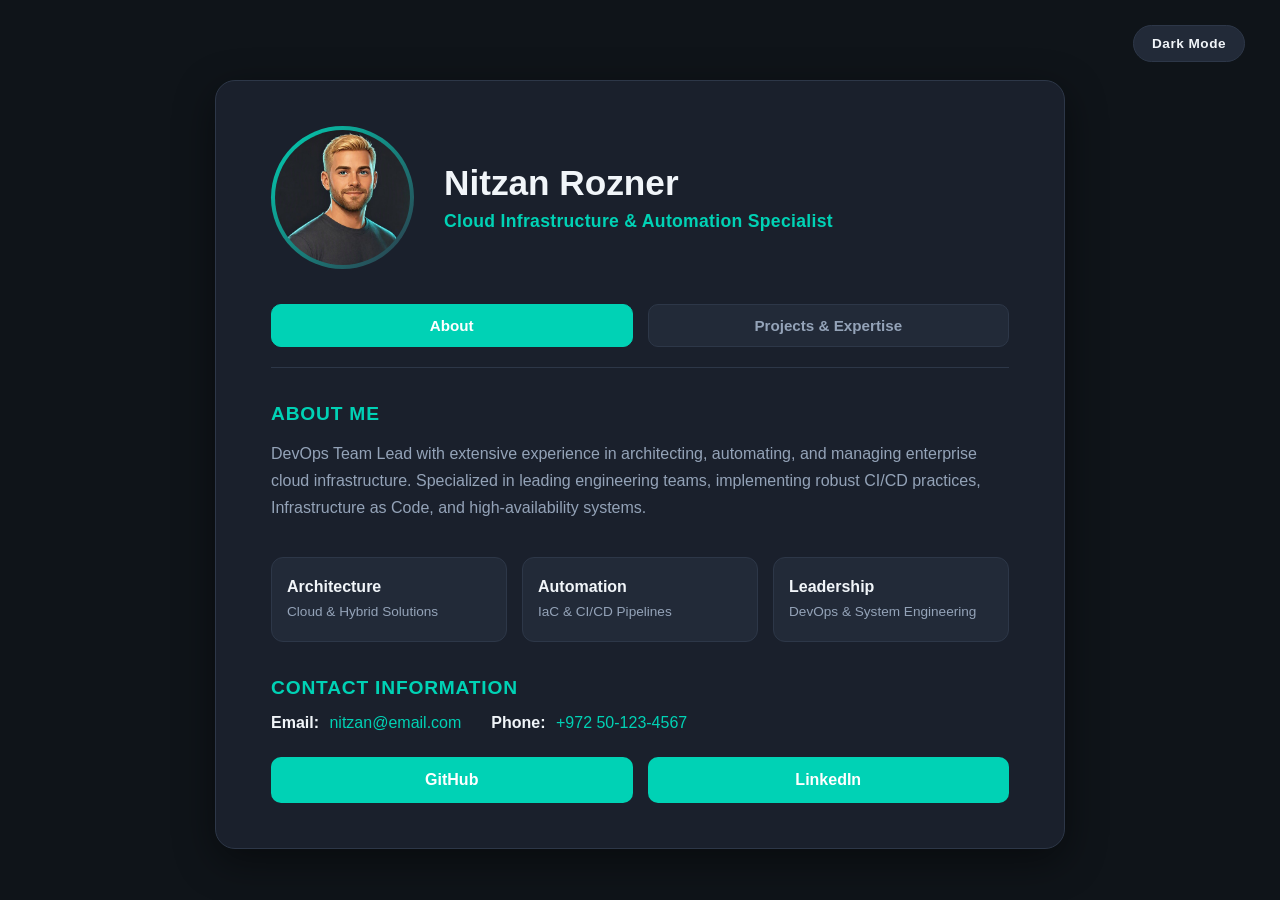
==== index.html @ d43b570d "Add files via upload" ====
<!DOCTYPE html>
<html lang="en" dir="ltr">
<head>
    <meta charset="UTF-8">
    <meta name="viewport" content="width=device-width, initial-scale=1.0">
    <title>Digital Business Card - Home</title>
    <link rel="stylesheet" href="style.css">
</head>
<body>

    <!-- Hidden Checkbox for Dark/Light Mode -->
    <input type="checkbox" id="theme-toggle">

    <!-- Page Wrapper ensures the entire screen background changes -->
    <div class="page-wrapper">
        
        <!-- Theme Switch Toggle (Moved to top right of the page) -->
        <div class="theme-switch-wrapper">
            <label for="theme-toggle" class="theme-switch">
                <span class="text light-text">Dark Mode</span>
                <span class="text dark-text">Light Mode</span>
            </label>
        </div>

        <main class="card-container">
            
            <!-- Header (Now uses Flexbox to sit side-by-side on desktop) -->
            <header class="profile-header">
                <div class="profile-img-container">
                    <img src="images/profile.jpg" alt="Profile Picture" class="profile-img">
                </div>
                <div class="profile-header-text">
                    <h1>Nitzan Rozner</h1>
                    <h2>Cloud Infrastructure & Automation Specialist</h2>
                </div>
            </header>

            <!-- Navigation Bar -->
            <nav class="nav-bar">
                <a href="index.html" class="nav-link active">About</a>
                <a href="projects.html" class="nav-link">Projects & Expertise</a>
            </nav>

            <!-- About Section -->
            <section class="content-section">
                <h3 class="section-title">About Me</h3>
                <p>
                    DevOps Team Lead with extensive experience in architecting, automating, and managing enterprise cloud infrastructure. 
                    Specialized in leading engineering teams, implementing robust CI/CD practices, Infrastructure as Code, and high-availability systems.
                </p>
            </section>

            <!-- Quick Specs -->
            <section class="highlights-grid">
                <div class="highlight-card">
                    <h4>Architecture</h4>
                    <p>Cloud & Hybrid Solutions</p>
                </div>
                <div class="highlight-card">
                    <h4>Automation</h4>
                    <p>IaC & CI/CD Pipelines</p>
                </div>
                <div class="highlight-card">
                    <h4>Leadership</h4>
                    <p>DevOps & System Engineering</p>
                </div>
            </section>

            <!-- Contact Section -->
            <footer class="contact-section">
                <h3 class="section-title">Contact Information</h3>
                <ul class="contact-list">
                    <li><span>Email:</span> <a href="mailto:example@email.com">nitzan@email.com</a></li>
                    <li><span>Phone:</span> <a href="tel:+972501234567">+972 50-123-4567</a></li>
                </ul>

                <div class="social-links">
                    <a href="https://github.com" target="_blank" rel="noopener noreferrer" class="btn">GitHub</a>
                    <a href="https://linkedin.com" target="_blank" rel="noopener noreferrer" class="btn">LinkedIn</a>
                </div>
            </footer>

        </main>
    </div>

</body>
</html>
---- style.css ----
/* Base Theme Variables (Dark Mode Default) */
:root {
    --bg-color: #0f1419;
    --card-bg: #1a202c;
    --card-secondary-bg: #222a38;
    --text-primary: #f1f5f9;
    --text-secondary: #94a3b8;
    --accent-teal: #00d2b5;
    --accent-teal-hover: #00b39b;
    --border-color: #2d3748;
    --shadow: 0 12px 40px rgba(0, 0, 0, 0.45);
    --font-family: -apple-system, BlinkMacSystemFont, 'Segoe UI', Roboto, Helvetica, Arial, sans-serif;
}

* {
    box-sizing: border-box;
    margin: 0;
    padding: 0;
}

body {
    font-family: var(--font-family);
    margin: 0;
    padding: 0;
}

/* Hide Checkbox */
#theme-toggle {
    display: none;
}

/* Page Wrapper - Takes up full screen and changes background color */
.page-wrapper {
    background-color: var(--bg-color);
    color: var(--text-primary);
    min-height: 100vh;
    width: 100%;
    display: flex;
    justify-content: center;
    align-items: flex-start; /* Prevents card from being stuck in dead-center vertically */
    padding: 80px 20px 40px;
    transition: background-color 0.3s ease, color 0.3s ease;
    position: relative;
}

/* Light Mode Overrides for the entire page */
#theme-toggle:checked ~ .page-wrapper {
    --bg-color: #e2e8f0;
    --card-bg: #ffffff;
    --card-secondary-bg: #f8fafc;
    --text-primary: #0f172a;
    --text-secondary: #475569;
    --accent-teal: #009688;
    --accent-teal-hover: #00796b;
    --border-color: #cbd5e1;
    --shadow: 0 12px 40px rgba(0, 0, 0, 0.08);
}

/* Card Container - Made wider for spacing */
.card-container {
    background-color: var(--card-bg);
    border: 1px solid var(--border-color);
    border-radius: 20px;
    box-shadow: var(--shadow);
    max-width: 850px; /* Expanded width to space out content */
    width: 100%;
    padding: 45px 55px;
    transition: all 0.3s ease;
}

/* Theme Switch Toggle Button (Moved to top right of screen) */
.theme-switch-wrapper {
    position: absolute;
    top: 25px;
    right: 35px;
}

.theme-switch {
    background-color: var(--card-secondary-bg);
    border: 1px solid var(--border-color);
    color: var(--text-primary);
    padding: 10px 18px;
    border-radius: 25px;
    cursor: pointer;
    font-size: 0.85rem;
    font-weight: 600;
    letter-spacing: 0.5px;
    transition: all 0.2s ease;
    user-select: none;
    display: inline-block;
}

.theme-switch:hover {
    border-color: var(--accent-teal);
    color: var(--accent-teal);
}

.dark-text { display: none; }
#theme-toggle:checked ~ .page-wrapper .light-text { display: none; }
#theme-toggle:checked ~ .page-wrapper .dark-text { display: inline; }

/* Header - Side by side on Desktop */
.profile-header {
    display: flex;
    align-items: center;
    gap: 30px;
    margin-bottom: 35px;
    text-align: left;
}

.profile-header.compact {
    margin-top: 10px;
}

.profile-img-container {
    flex-shrink: 0;
    padding: 4px;
    border-radius: 50%;
    background: linear-gradient(135deg, var(--accent-teal), var(--border-color));
}

.profile-img {
    width: 135px;
    height: 135px;
    border-radius: 50%;
    object-fit: cover;
    display: block;
}

.profile-header-text h1 {
    font-size: 2.2rem;
    font-weight: 700;
    color: var(--text-primary);
    margin-bottom: 8px;
}

.profile-header-text h2 {
    font-size: 1.1rem;
    color: var(--accent-teal);
    font-weight: 600;
    letter-spacing: 0.3px;
}

/* Navigation Bar */
.nav-bar {
    display: flex;
    gap: 15px;
    margin-bottom: 35px;
    border-bottom: 1px solid var(--border-color);
    padding-bottom: 20px;
}

.nav-link {
    flex: 1;
    text-align: center;
    padding: 12px;
    background-color: var(--card-secondary-bg);
    color: var(--text-secondary);
    text-decoration: none;
    border-radius: 10px;
    font-size: 0.95rem;
    font-weight: 600;
    border: 1px solid var(--border-color);
    transition: all 0.2s ease;
}

.nav-link:hover {
    color: var(--text-primary);
    border-color: var(--accent-teal);
}

.nav-link.active {
    background-color: var(--accent-teal);
    color: #ffffff;
    border-color: var(--accent-teal);
}

/* Content Sections */
.content-section {
    margin-bottom: 35px;
}

.section-title {
    font-size: 1.2rem;
    color: var(--accent-teal);
    margin-bottom: 15px;
    font-weight: 700;
    text-transform: uppercase;
    letter-spacing: 0.8px;
}

p {
    font-size: 1rem;
    line-height: 1.7;
    color: var(--text-secondary);
}

/* Highlights Grid */
.highlights-grid {
    display: grid;
    grid-template-columns: repeat(3, 1fr);
    gap: 15px;
    margin-bottom: 35px;
}

.highlight-card {
    background-color: var(--card-secondary-bg);
    border: 1px solid var(--border-color);
    padding: 20px 15px;
    border-radius: 12px;
    text-align: left;
}

.highlight-card h4 {
    font-size: 1rem;
    color: var(--text-primary);
    margin-bottom: 6px;
}

.highlight-card p {
    font-size: 0.85rem;
    color: var(--text-secondary);
    line-height: 1.4;
}

/* Skills Tags */
.skills-tags {
    display: flex;
    flex-wrap: wrap;
    gap: 10px;
}

.tag {
    background-color: var(--card-secondary-bg);
    border: 1px solid var(--border-color);
    color: var(--text-primary);
    padding: 8px 14px;
    border-radius: 8px;
    font-size: 0.9rem;
    font-weight: 500;
}

/* Project Items */
.project-item {
    background-color: var(--card-secondary-bg);
    border: 1px solid var(--border-color);
    padding: 20px;
    border-radius: 12px;
    margin-bottom: 15px;
}

.project-item h4 {
    font-size: 1.1rem;
    color: var(--text-primary);
    margin-bottom: 8px;
}

.project-item p {
    font-size: 0.95rem;
    line-height: 1.6;
}

/* Contact List */
.contact-list {
    list-style: none;
    margin-bottom: 25px;
    display: flex;
    gap: 30px;
}

.contact-list li {
    font-size: 1rem;
    color: var(--text-secondary);
}

.contact-list span {
    font-weight: 600;
    color: var(--text-primary);
    margin-right: 6px;
}

.contact-list a {
    color: var(--accent-teal);
    text-decoration: none;
}

.contact-list a:hover {
    text-decoration: underline;
}

/* Buttons */
.social-links {
    display: flex;
    gap: 15px;
}

.btn {
    flex: 1;
    text-align: center;
    padding: 14px;
    background-color: var(--accent-teal);
    color: #ffffff;
    text-decoration: none;
    border-radius: 10px;
    font-weight: 600;
    font-size: 1rem;
    transition: background-color 0.2s ease;
}

.btn:hover {
    background-color: var(--accent-teal-hover);
}

/* Responsive Design for Tablets and Mobile */
@media (max-width: 768px) {
    .page-wrapper {
        padding: 70px 15px 30px;
    }

    .theme-switch-wrapper {
        top: 15px;
        right: 15px;
    }

    .card-container {
        padding: 30px 25px;
    }

    .profile-header {
        flex-direction: column;
        text-align: center;
        gap: 20px;
    }

    .profile-header-text h1 {
        font-size: 1.8rem;
    }

    .nav-bar {
        flex-direction: column;
    }

    .highlights-grid {
        grid-template-columns: 1fr;
    }

    .contact-list {
        flex-direction: column;
        gap: 12px;
    }

    .social-links {
        flex-direction: column;
    }
}
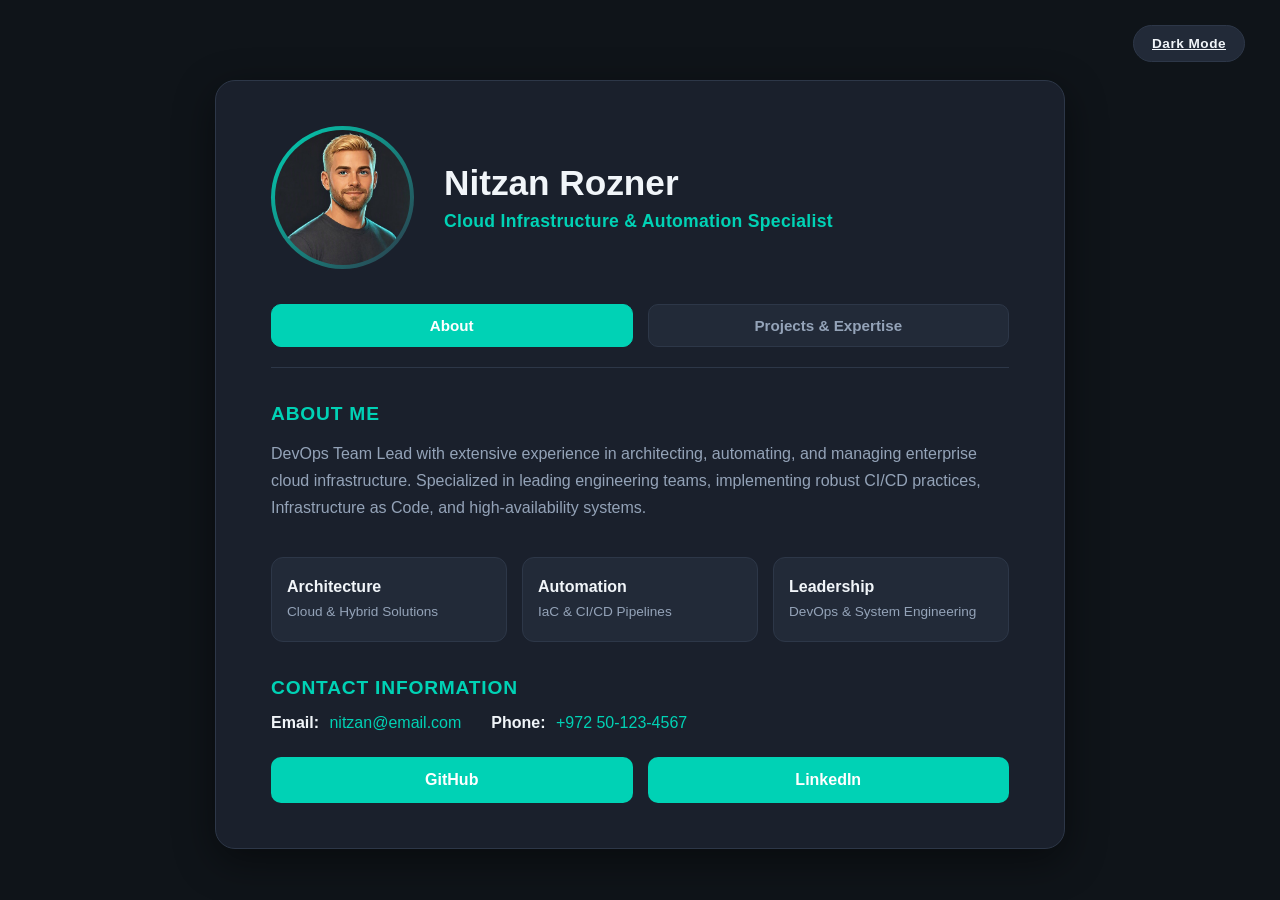
==== commit d392eba5: "Add files via upload" ====
--- a/index.html
+++ b/index.html
@@ -1,87 +1,93 @@
-<!DOCTYPE html>
-<html lang="en" dir="ltr">
-<head>
-    <meta charset="UTF-8">
-    <meta name="viewport" content="width=device-width, initial-scale=1.0">
-    <title>Digital Business Card - Home</title>
-    <link rel="stylesheet" href="style.css">
-</head>
-<body>
-
-    <!-- Hidden Checkbox for Dark/Light Mode -->
-    <input type="checkbox" id="theme-toggle">
-
-    <!-- Page Wrapper ensures the entire screen background changes -->
-    <div class="page-wrapper">
-        
-        <!-- Theme Switch Toggle (Moved to top right of the page) -->
-        <div class="theme-switch-wrapper">
-            <label for="theme-toggle" class="theme-switch">
-                <span class="text light-text">Dark Mode</span>
-                <span class="text dark-text">Light Mode</span>
-            </label>
-        </div>
-
-        <main class="card-container">
-            
-            <!-- Header (Now uses Flexbox to sit side-by-side on desktop) -->
-            <header class="profile-header">
-                <div class="profile-img-container">
-                    <img src="images/profile.jpg" alt="Profile Picture" class="profile-img">
-                </div>
-                <div class="profile-header-text">
-                    <h1>Nitzan Rozner</h1>
-                    <h2>Cloud Infrastructure & Automation Specialist</h2>
-                </div>
-            </header>
-
-            <!-- Navigation Bar -->
-            <nav class="nav-bar">
-                <a href="index.html" class="nav-link active">About</a>
-                <a href="projects.html" class="nav-link">Projects & Expertise</a>
-            </nav>
-
-            <!-- About Section -->
-            <section class="content-section">
-                <h3 class="section-title">About Me</h3>
-                <p>
-                    DevOps Team Lead with extensive experience in architecting, automating, and managing enterprise cloud infrastructure. 
-                    Specialized in leading engineering teams, implementing robust CI/CD practices, Infrastructure as Code, and high-availability systems.
-                </p>
-            </section>
-
-            <!-- Quick Specs -->
-            <section class="highlights-grid">
-                <div class="highlight-card">
-                    <h4>Architecture</h4>
-                    <p>Cloud & Hybrid Solutions</p>
-                </div>
-                <div class="highlight-card">
-                    <h4>Automation</h4>
-                    <p>IaC & CI/CD Pipelines</p>
-                </div>
-                <div class="highlight-card">
-                    <h4>Leadership</h4>
-                    <p>DevOps & System Engineering</p>
-                </div>
-            </section>
-
-            <!-- Contact Section -->
-            <footer class="contact-section">
-                <h3 class="section-title">Contact Information</h3>
-                <ul class="contact-list">
-                    <li><span>Email:</span> <a href="mailto:example@email.com">nitzan@email.com</a></li>
-                    <li><span>Phone:</span> <a href="tel:+972501234567">+972 50-123-4567</a></li>
-                </ul>
-
-                <div class="social-links">
-                    <a href="https://github.com" target="_blank" rel="noopener noreferrer" class="btn">GitHub</a>
-                    <a href="https://linkedin.com" target="_blank" rel="noopener noreferrer" class="btn">LinkedIn</a>
-                </div>
-            </footer>
-
-        </main>
-    </div>
-
-</body>
+<!DOCTYPE html>
+<html lang="en" dir="ltr">
+<head>
+    <meta charset="UTF-8">
+    <meta name="viewport" content="width=device-width, initial-scale=1.0">
+    <title>Digital Business Card - Home</title>
+    <link rel="stylesheet" href="style.css">
+</head>
+<body>
+
+    <!-- Anchor for light mode target -->
+    <div id="light" style="position: absolute; top: 0;"></div>
+
+    <!-- Page Wrapper -->
+    <div class="page-wrapper">
+        
+        <!-- Theme switch toggle -->
+        <div class="theme-switch-wrapper">
+            <a href="#light" class="theme-switch dark-link">
+                <span class="text light-text">Dark Mode</span>
+                <span class="text dark-text">Light Mode</span>
+            </a>
+            <a href="#" class="theme-switch light-link">
+                <span class="text light-text">Dark Mode</span>
+                <span class="text dark-text">Light Mode</span>
+            </a>
+        </div>
+
+        <main class="card-container">
+            
+            <!-- Header -->
+            <header class="profile-header">
+                <div class="profile-img-container">
+                    <img src="images/profile.jpg" alt="Profile Picture" class="profile-img">
+                </div>
+                <div class="profile-header-text">
+                    <h1>Nitzan Rozner</h1>
+                    <h2>Cloud Infrastructure & Automation Specialist</h2>
+                </div>
+            </header>
+
+            <!-- navigation bar -->
+            <nav class="nav-bar">
+                <a href="index.html" class="nav-link active dark-link">About</a>
+                <a href="index.html#light" class="nav-link active light-link">About</a>
+                <a href="projects.html" class="nav-link dark-link">Projects & Expertise</a>
+                <a href="projects.html#light" class="nav-link light-link">Projects & Expertise</a>
+            </nav>
+
+            <!-- about -->
+            <section class="content-section">
+                <h3 class="section-title">About Me</h3>
+                <p>
+                    DevOps Team Lead with extensive experience in architecting, automating, and managing enterprise cloud infrastructure. 
+                    Specialized in leading engineering teams, implementing robust CI/CD practices, Infrastructure as Code, and high-availability systems.
+                </p>
+            </section>
+
+            <!-- Quick Specs -->
+            <section class="highlights-grid">
+                <div class="highlight-card">
+                    <h4>Architecture</h4>
+                    <p>Cloud & Hybrid Solutions</p>
+                </div>
+                <div class="highlight-card">
+                    <h4>Automation</h4>
+                    <p>IaC & CI/CD Pipelines</p>
+                </div>
+                <div class="highlight-card">
+                    <h4>Leadership</h4>
+                    <p>DevOps & System Engineering</p>
+                </div>
+            </section>
+
+            <!-- contact info -->
+            <footer class="contact-section">
+                <h3 class="section-title">Contact Information</h3>
+                <ul class="contact-list">
+                    <li><span>Email:</span> <a href="mailto:example@email.com">nitzan@email.com</a></li>
+                    <li><span>Phone:</span> <a href="tel:+972501234567">+972 50-123-4567</a></li>
+                </ul>
+
+                <div class="social-links">
+                    <a href="https://github.com/nitz121" target="_blank" rel="noopener noreferrer" class="btn">GitHub</a>
+                    <a href="https://linkedin.com" target="_blank" rel="noopener noreferrer" class="btn">LinkedIn</a>
+                </div>
+            </footer>
+
+        </main>
+    </div>
+
+</body>
 </html>
--- a/style.css
+++ b/style.css
@@ -1,355 +1,358 @@
-/* Base Theme Variables (Dark Mode Default) */
-:root {
-    --bg-color: #0f1419;
-    --card-bg: #1a202c;
-    --card-secondary-bg: #222a38;
-    --text-primary: #f1f5f9;
-    --text-secondary: #94a3b8;
-    --accent-teal: #00d2b5;
-    --accent-teal-hover: #00b39b;
-    --border-color: #2d3748;
-    --shadow: 0 12px 40px rgba(0, 0, 0, 0.45);
-    --font-family: -apple-system, BlinkMacSystemFont, 'Segoe UI', Roboto, Helvetica, Arial, sans-serif;
-}
-
-* {
-    box-sizing: border-box;
-    margin: 0;
-    padding: 0;
-}
-
-body {
-    font-family: var(--font-family);
-    margin: 0;
-    padding: 0;
-}
-
-/* Hide Checkbox */
-#theme-toggle {
-    display: none;
-}
-
-/* Page Wrapper - Takes up full screen and changes background color */
-.page-wrapper {
-    background-color: var(--bg-color);
-    color: var(--text-primary);
-    min-height: 100vh;
-    width: 100%;
-    display: flex;
-    justify-content: center;
-    align-items: flex-start; /* Prevents card from being stuck in dead-center vertically */
-    padding: 80px 20px 40px;
-    transition: background-color 0.3s ease, color 0.3s ease;
-    position: relative;
-}
-
-/* Light Mode Overrides for the entire page */
-#theme-toggle:checked ~ .page-wrapper {
-    --bg-color: #e2e8f0;
-    --card-bg: #ffffff;
-    --card-secondary-bg: #f8fafc;
-    --text-primary: #0f172a;
-    --text-secondary: #475569;
-    --accent-teal: #009688;
-    --accent-teal-hover: #00796b;
-    --border-color: #cbd5e1;
-    --shadow: 0 12px 40px rgba(0, 0, 0, 0.08);
-}
-
-/* Card Container - Made wider for spacing */
-.card-container {
-    background-color: var(--card-bg);
-    border: 1px solid var(--border-color);
-    border-radius: 20px;
-    box-shadow: var(--shadow);
-    max-width: 850px; /* Expanded width to space out content */
-    width: 100%;
-    padding: 45px 55px;
-    transition: all 0.3s ease;
-}
-
-/* Theme Switch Toggle Button (Moved to top right of screen) */
-.theme-switch-wrapper {
-    position: absolute;
-    top: 25px;
-    right: 35px;
-}
-
-.theme-switch {
-    background-color: var(--card-secondary-bg);
-    border: 1px solid var(--border-color);
-    color: var(--text-primary);
-    padding: 10px 18px;
-    border-radius: 25px;
-    cursor: pointer;
-    font-size: 0.85rem;
-    font-weight: 600;
-    letter-spacing: 0.5px;
-    transition: all 0.2s ease;
-    user-select: none;
-    display: inline-block;
-}
-
-.theme-switch:hover {
-    border-color: var(--accent-teal);
-    color: var(--accent-teal);
-}
-
-.dark-text { display: none; }
-#theme-toggle:checked ~ .page-wrapper .light-text { display: none; }
-#theme-toggle:checked ~ .page-wrapper .dark-text { display: inline; }
-
-/* Header - Side by side on Desktop */
-.profile-header {
-    display: flex;
-    align-items: center;
-    gap: 30px;
-    margin-bottom: 35px;
-    text-align: left;
-}
-
-.profile-header.compact {
-    margin-top: 10px;
-}
-
-.profile-img-container {
-    flex-shrink: 0;
-    padding: 4px;
-    border-radius: 50%;
-    background: linear-gradient(135deg, var(--accent-teal), var(--border-color));
-}
-
-.profile-img {
-    width: 135px;
-    height: 135px;
-    border-radius: 50%;
-    object-fit: cover;
-    display: block;
-}
-
-.profile-header-text h1 {
-    font-size: 2.2rem;
-    font-weight: 700;
-    color: var(--text-primary);
-    margin-bottom: 8px;
-}
-
-.profile-header-text h2 {
-    font-size: 1.1rem;
-    color: var(--accent-teal);
-    font-weight: 600;
-    letter-spacing: 0.3px;
-}
-
-/* Navigation Bar */
-.nav-bar {
-    display: flex;
-    gap: 15px;
-    margin-bottom: 35px;
-    border-bottom: 1px solid var(--border-color);
-    padding-bottom: 20px;
-}
-
-.nav-link {
-    flex: 1;
-    text-align: center;
-    padding: 12px;
-    background-color: var(--card-secondary-bg);
-    color: var(--text-secondary);
-    text-decoration: none;
-    border-radius: 10px;
-    font-size: 0.95rem;
-    font-weight: 600;
-    border: 1px solid var(--border-color);
-    transition: all 0.2s ease;
-}
-
-.nav-link:hover {
-    color: var(--text-primary);
-    border-color: var(--accent-teal);
-}
-
-.nav-link.active {
-    background-color: var(--accent-teal);
-    color: #ffffff;
-    border-color: var(--accent-teal);
-}
-
-/* Content Sections */
-.content-section {
-    margin-bottom: 35px;
-}
-
-.section-title {
-    font-size: 1.2rem;
-    color: var(--accent-teal);
-    margin-bottom: 15px;
-    font-weight: 700;
-    text-transform: uppercase;
-    letter-spacing: 0.8px;
-}
-
-p {
-    font-size: 1rem;
-    line-height: 1.7;
-    color: var(--text-secondary);
-}
-
-/* Highlights Grid */
-.highlights-grid {
-    display: grid;
-    grid-template-columns: repeat(3, 1fr);
-    gap: 15px;
-    margin-bottom: 35px;
-}
-
-.highlight-card {
-    background-color: var(--card-secondary-bg);
-    border: 1px solid var(--border-color);
-    padding: 20px 15px;
-    border-radius: 12px;
-    text-align: left;
-}
-
-.highlight-card h4 {
-    font-size: 1rem;
-    color: var(--text-primary);
-    margin-bottom: 6px;
-}
-
-.highlight-card p {
-    font-size: 0.85rem;
-    color: var(--text-secondary);
-    line-height: 1.4;
-}
-
-/* Skills Tags */
-.skills-tags {
-    display: flex;
-    flex-wrap: wrap;
-    gap: 10px;
-}
-
-.tag {
-    background-color: var(--card-secondary-bg);
-    border: 1px solid var(--border-color);
-    color: var(--text-primary);
-    padding: 8px 14px;
-    border-radius: 8px;
-    font-size: 0.9rem;
-    font-weight: 500;
-}
-
-/* Project Items */
-.project-item {
-    background-color: var(--card-secondary-bg);
-    border: 1px solid var(--border-color);
-    padding: 20px;
-    border-radius: 12px;
-    margin-bottom: 15px;
-}
-
-.project-item h4 {
-    font-size: 1.1rem;
-    color: var(--text-primary);
-    margin-bottom: 8px;
-}
-
-.project-item p {
-    font-size: 0.95rem;
-    line-height: 1.6;
-}
-
-/* Contact List */
-.contact-list {
-    list-style: none;
-    margin-bottom: 25px;
-    display: flex;
-    gap: 30px;
-}
-
-.contact-list li {
-    font-size: 1rem;
-    color: var(--text-secondary);
-}
-
-.contact-list span {
-    font-weight: 600;
-    color: var(--text-primary);
-    margin-right: 6px;
-}
-
-.contact-list a {
-    color: var(--accent-teal);
-    text-decoration: none;
-}
-
-.contact-list a:hover {
-    text-decoration: underline;
-}
-
-/* Buttons */
-.social-links {
-    display: flex;
-    gap: 15px;
-}
-
-.btn {
-    flex: 1;
-    text-align: center;
-    padding: 14px;
-    background-color: var(--accent-teal);
-    color: #ffffff;
-    text-decoration: none;
-    border-radius: 10px;
-    font-weight: 600;
-    font-size: 1rem;
-    transition: background-color 0.2s ease;
-}
-
-.btn:hover {
-    background-color: var(--accent-teal-hover);
-}
-
-/* Responsive Design for Tablets and Mobile */
-@media (max-width: 768px) {
-    .page-wrapper {
-        padding: 70px 15px 30px;
-    }
-
-    .theme-switch-wrapper {
-        top: 15px;
-        right: 15px;
-    }
-
-    .card-container {
-        padding: 30px 25px;
-    }
-
-    .profile-header {
-        flex-direction: column;
-        text-align: center;
-        gap: 20px;
-    }
-
-    .profile-header-text h1 {
-        font-size: 1.8rem;
-    }
-
-    .nav-bar {
-        flex-direction: column;
-    }
-
-    .highlights-grid {
-        grid-template-columns: 1fr;
-    }
-
-    .contact-list {
-        flex-direction: column;
-        gap: 12px;
-    }
-
-    .social-links {
-        flex-direction: column;
-    }
+/* base variables */
+:root {
+    --bg-color: #0f1419;
+    --card-bg: #1a202c;
+    --card-secondary-bg: #222a38;
+    --text-primary: #f1f5f9;
+    --text-secondary: #94a3b8;
+    --accent-teal: #00d2b5;
+    --accent-teal-hover: #00b39b;
+    --border-color: #2d3748;
+    --shadow: 0 12px 40px rgba(0, 0, 0, 0.45);
+    --font-family: -apple-system, BlinkMacSystemFont, 'Segoe UI', Roboto, Helvetica, Arial, sans-serif;
+}
+
+* {
+    box-sizing: border-box;
+    margin: 0;
+    padding: 0;
+}
+
+body {
+    font-family: var(--font-family);
+    margin: 0;
+    padding: 0;
+}
+
+/* Note: #light is handled inline in HTML */
+
+/* changes background color */
+.page-wrapper {
+    background-color: var(--bg-color);
+    color: var(--text-primary);
+    min-height: 100vh;
+    width: 100%;
+    display: flex;
+    justify-content: center;
+    align-items: flex-start; /* Prevents card from being stuck in dead-center vertically */
+    padding: 80px 20px 40px;
+    transition: background-color 0.3s ease, color 0.3s ease;
+    position: relative;
+}
+
+/* override light mode for the whole page */
+#light:target ~ .page-wrapper {
+    --bg-color: #e2e8f0;
+    --card-bg: #ffffff;
+    --card-secondary-bg: #f8fafc;
+    --text-primary: #0f172a;
+    --text-secondary: #475569;
+    --accent-teal: #009688;
+    --accent-teal-hover: #00796b;
+    --border-color: #cbd5e1;
+    --shadow: 0 12px 40px rgba(0, 0, 0, 0.08);
+}
+
+/* card container */
+.card-container {
+    background-color: var(--card-bg);
+    border: 1px solid var(--border-color);
+    border-radius: 20px;
+    box-shadow: var(--shadow);
+    max-width: 850px; /* Expanded width to space out content */
+    width: 100%;
+    padding: 45px 55px;
+    transition: all 0.3s ease;
+}
+
+/* theme switch button */
+.theme-switch-wrapper {
+    position: absolute;
+    top: 25px;
+    right: 35px;
+}
+
+.theme-switch {
+    background-color: var(--card-secondary-bg);
+    border: 1px solid var(--border-color);
+    color: var(--text-primary);
+    padding: 10px 18px;
+    border-radius: 25px;
+    cursor: pointer;
+    font-size: 0.85rem;
+    font-weight: 600;
+    letter-spacing: 0.5px;
+    transition: all 0.2s ease;
+    user-select: none;
+    display: inline-block;
+}
+
+.theme-switch:hover {
+    border-color: var(--accent-teal);
+    color: var(--accent-teal);
+}
+
+.dark-text { display: none; }
+#light:target ~ .page-wrapper .light-text { display: none; }
+#light:target ~ .page-wrapper .dark-text { display: inline; }
+
+/* Links preserving state */
+.light-link { display: none; }
+#light:target ~ .page-wrapper .dark-link { display: none; }
+#light:target ~ .page-wrapper .light-link { display: block; }
+#light:target ~ .page-wrapper a.theme-switch.light-link { display: inline-block; }
+
+/* header */
+.profile-header {
+    display: flex;
+    align-items: center;
+    gap: 30px;
+    margin-bottom: 35px;
+    text-align: left;
+}
+
+.profile-header.compact {
+    margin-top: 10px;
+}
+
+.profile-img-container {
+    flex-shrink: 0;
+    padding: 4px;
+    border-radius: 50%;
+    background: linear-gradient(135deg, var(--accent-teal), var(--border-color));
+}
+
+.profile-img {
+    width: 135px;
+    height: 135px;
+    border-radius: 50%;
+    object-fit: cover;
+    display: block;
+}
+
+.profile-header-text h1 {
+    font-size: 2.2rem;
+    font-weight: 700;
+    color: var(--text-primary);
+    margin-bottom: 8px;
+}
+
+.profile-header-text h2 {
+    font-size: 1.1rem;
+    color: var(--accent-teal);
+    font-weight: 600;
+    letter-spacing: 0.3px;
+}
+
+/* navigation bar */
+.nav-bar {
+    display: flex;
+    gap: 15px;
+    margin-bottom: 35px;
+    border-bottom: 1px solid var(--border-color);
+    padding-bottom: 20px;
+}
+
+.nav-link {
+    flex: 1;
+    text-align: center;
+    padding: 12px;
+    background-color: var(--card-secondary-bg);
+    color: var(--text-secondary);
+    text-decoration: none;
+    border-radius: 10px;
+    font-size: 0.95rem;
+    font-weight: 600;
+    border: 1px solid var(--border-color);
+    transition: all 0.2s ease;
+}
+
+.nav-link:hover {
+    color: var(--text-primary);
+    border-color: var(--accent-teal);
+}
+
+.nav-link.active {
+    background-color: var(--accent-teal);
+    color: #ffffff;
+    border-color: var(--accent-teal);
+}
+
+/* Content Sections */
+.content-section {
+    margin-bottom: 35px;
+}
+
+.section-title {
+    font-size: 1.2rem;
+    color: var(--accent-teal);
+    margin-bottom: 15px;
+    font-weight: 700;
+    text-transform: uppercase;
+    letter-spacing: 0.8px;
+}
+
+p {
+    font-size: 1rem;
+    line-height: 1.7;
+    color: var(--text-secondary);
+}
+
+/* Highlights Grid */
+.highlights-grid {
+    display: grid;
+    grid-template-columns: repeat(3, 1fr);
+    gap: 15px;
+    margin-bottom: 35px;
+}
+
+.highlight-card {
+    background-color: var(--card-secondary-bg);
+    border: 1px solid var(--border-color);
+    padding: 20px 15px;
+    border-radius: 12px;
+    text-align: left;
+}
+
+.highlight-card h4 {
+    font-size: 1rem;
+    color: var(--text-primary);
+    margin-bottom: 6px;
+}
+
+.highlight-card p {
+    font-size: 0.85rem;
+    color: var(--text-secondary);
+    line-height: 1.4;
+}
+
+/* skills tags */
+.skills-tags {
+    display: flex;
+    flex-wrap: wrap;
+    gap: 10px;
+}
+
+.tag {
+    background-color: var(--card-secondary-bg);
+    border: 1px solid var(--border-color);
+    color: var(--text-primary);
+    padding: 8px 14px;
+    border-radius: 8px;
+    font-size: 0.9rem;
+    font-weight: 500;
+}
+
+
+.project-item {
+    background-color: var(--card-secondary-bg);
+    border: 1px solid var(--border-color);
+    padding: 20px;
+    border-radius: 12px;
+    margin-bottom: 15px;
+}
+
+.project-item h4 {
+    font-size: 1.1rem;
+    color: var(--text-primary);
+    margin-bottom: 8px;
+}
+
+.project-item p {
+    font-size: 0.95rem;
+    line-height: 1.6;
+}
+
+/* Contact List */
+.contact-list {
+    list-style: none;
+    margin-bottom: 25px;
+    display: flex;
+    gap: 30px;
+}
+
+.contact-list li {
+    font-size: 1rem;
+    color: var(--text-secondary);
+}
+
+.contact-list span {
+    font-weight: 600;
+    color: var(--text-primary);
+    margin-right: 6px;
+}
+
+.contact-list a {
+    color: var(--accent-teal);
+    text-decoration: none;
+}
+
+.contact-list a:hover {
+    text-decoration: underline;
+}
+
+/* Social Buttons */
+.social-links {
+    display: flex;
+    gap: 15px;
+}
+
+.btn {
+    flex: 1;
+    text-align: center;
+    padding: 14px;
+    background-color: var(--accent-teal);
+    color: #ffffff;
+    text-decoration: none;
+    border-radius: 10px;
+    font-weight: 600;
+    font-size: 1rem;
+    transition: background-color 0.2s ease;
+}
+
+.btn:hover {
+    background-color: var(--accent-teal-hover);
+}
+
+/* responsive to tablets and mobile */
+@media (max-width: 768px) {
+    .page-wrapper {
+        padding: 70px 15px 30px;
+    }
+
+    .theme-switch-wrapper {
+        top: 15px;
+        right: 15px;
+    }
+
+    .card-container {
+        padding: 30px 25px;
+    }
+
+    .profile-header {
+        flex-direction: column;
+        text-align: center;
+        gap: 20px;
+    }
+
+    .profile-header-text h1 {
+        font-size: 1.8rem;
+    }
+
+    .nav-bar {
+        flex-direction: column;
+    }
+
+    .highlights-grid {
+        grid-template-columns: 1fr;
+    }
+
+    .contact-list {
+        flex-direction: column;
+        gap: 12px;
+    }
+
+    .social-links {
+        flex-direction: column;
+    }
 }
